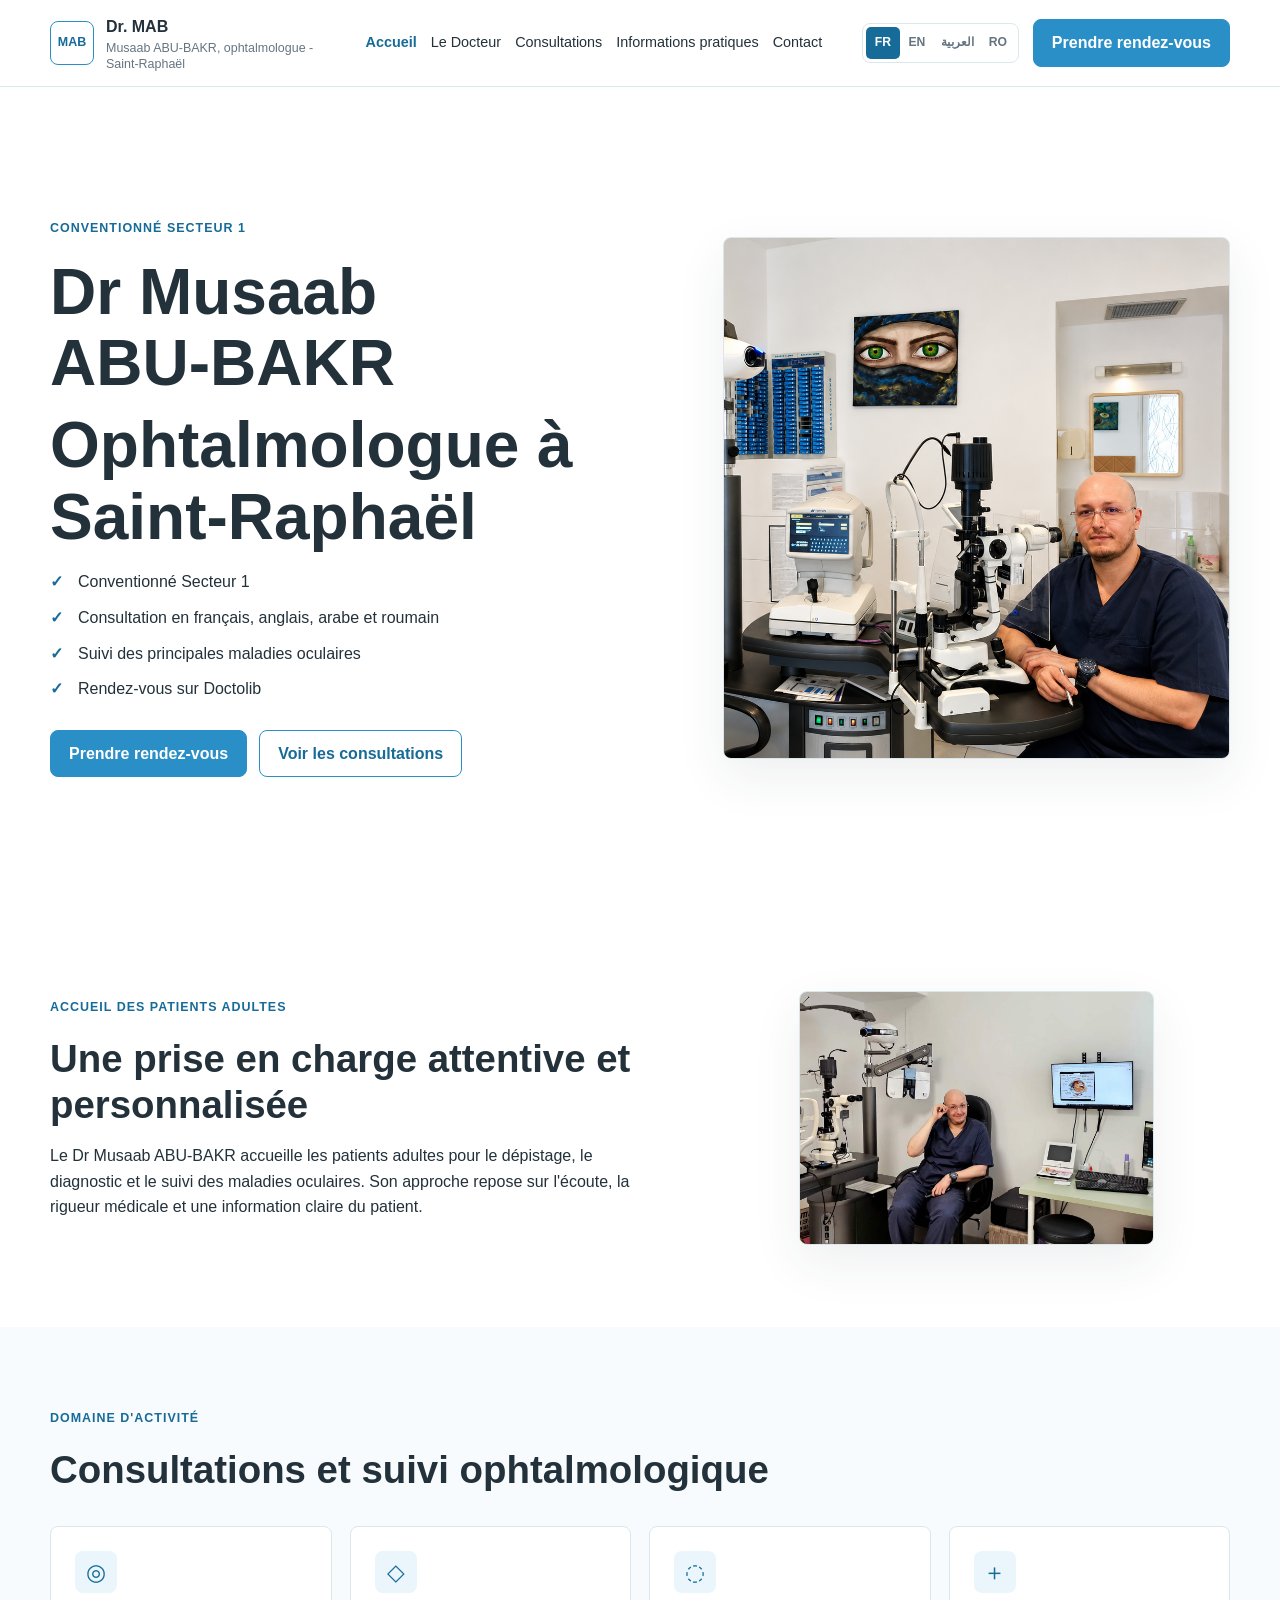
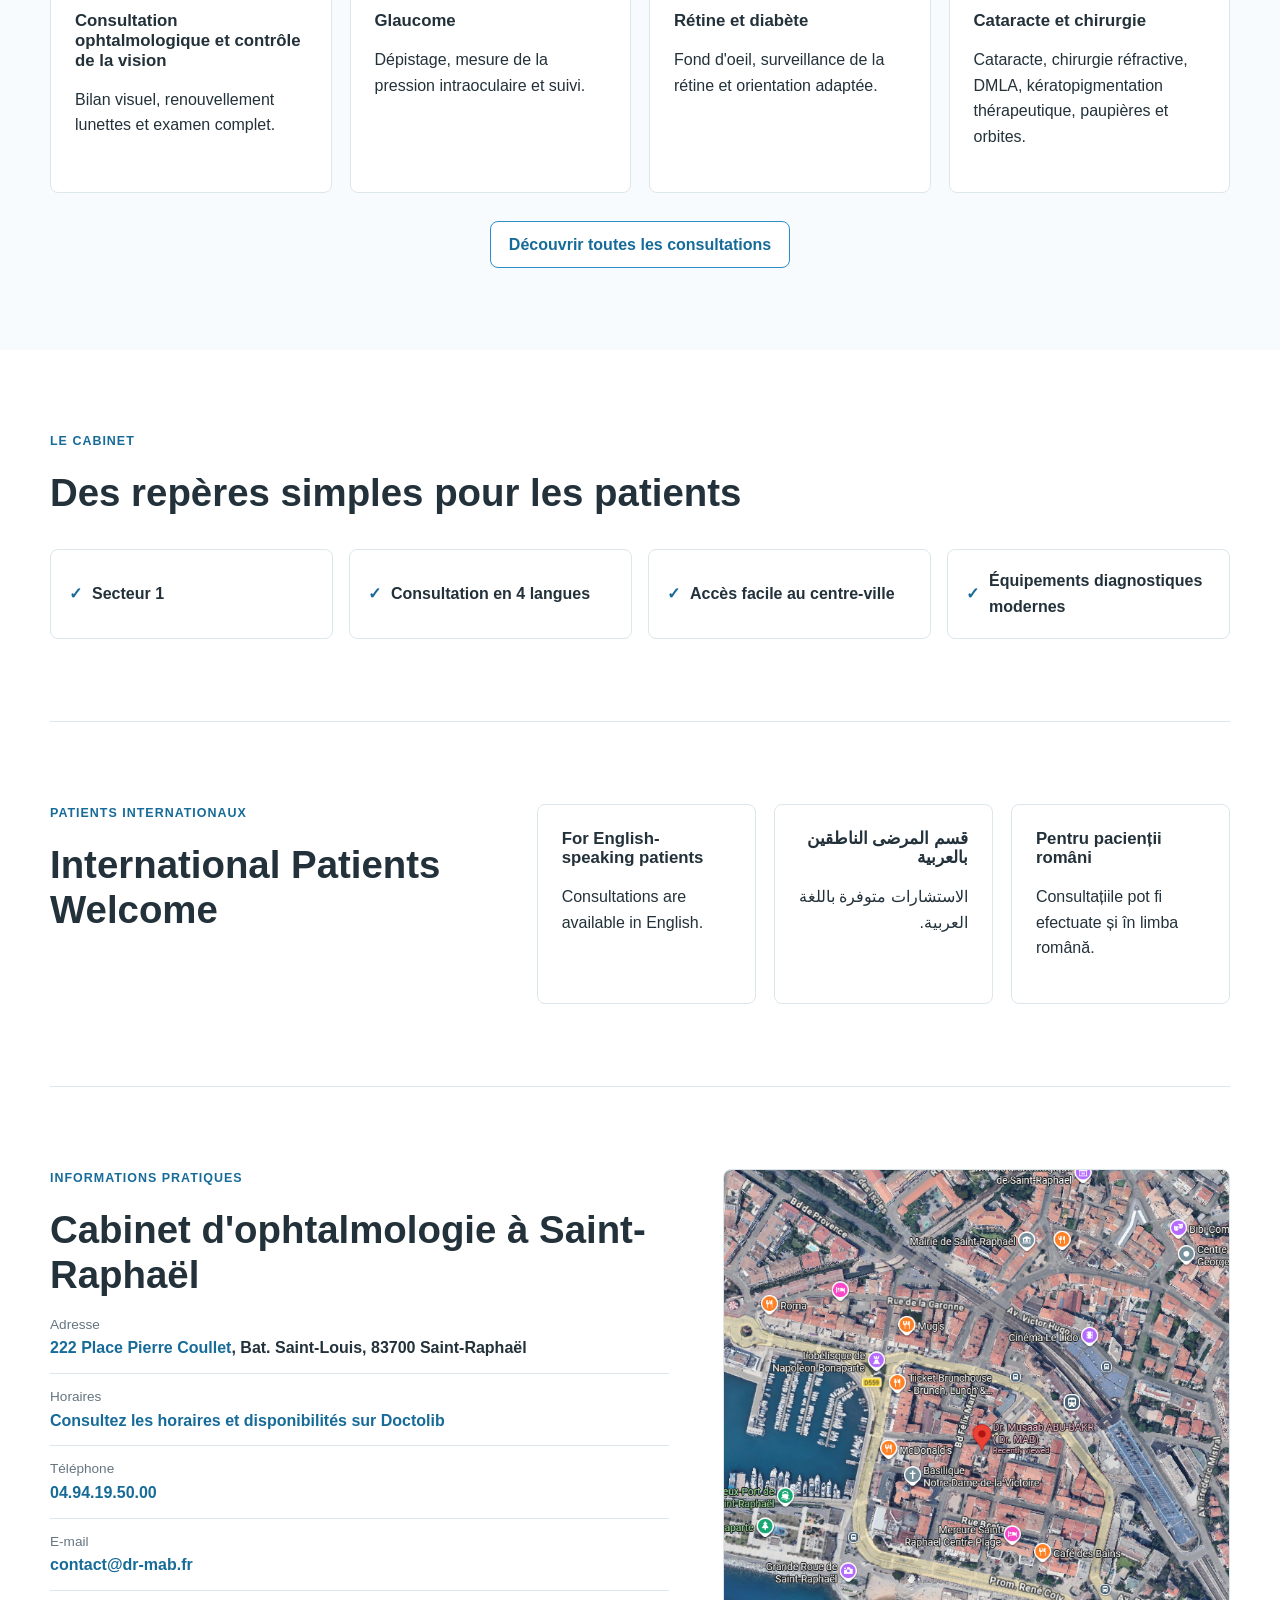
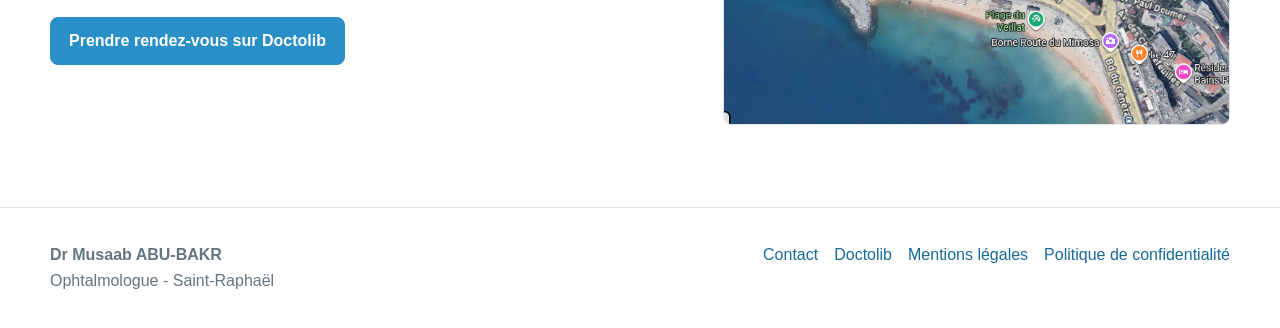
==== index.html @ ab185d46 "Add files via upload" ====
<!doctype html>
<html lang="fr">
  <head>
    <meta charset="utf-8">
    <meta name="viewport" content="width=device-width, initial-scale=1">
    <title>Dr Musaab ABU-BAKR | Ophtalmologue à Saint-Raphaël</title>
    <meta name="description" content="Cabinet d'ophtalmologie du Dr Musaab ABU-BAKR à Saint-Raphaël. Consultations secteur 1 en français, anglais, arabe et roumain. Rendez-vous sur Doctolib.">
    <link rel="canonical" href="https://dr-mab.fr/">
    <meta property="og:title" content="Dr Musaab ABU-BAKR | Ophtalmologue à Saint-Raphaël">
    <meta property="og:description" content="Consultations ophtalmologiques à Saint-Raphaël, secteur 1, rendez-vous sur Doctolib.">
    <meta property="og:type" content="website">
    <meta property="og:url" content="https://dr-mab.fr/">
    <link rel="stylesheet" href="assets/styles.css?v=1">
    <script type="application/ld+json">
      {
        "@context": "https://schema.org",
        "@type": "Physician",
        "name": "Dr Musaab ABU-BAKR",
        "medicalSpecialty": "Ophthalmology",
        "url": "https://dr-mab.fr/",
        "address": {
          "@type": "PostalAddress",
          "streetAddress": "222 Place Pierre Coullet, Bat. Saint-Louis",
          "postalCode": "83700",
          "addressLocality": "Saint-Raphaël",
          "addressCountry": "FR"
        },
        "telephone": "+33494195000",
        "email": "contact@dr-mab.fr",
        "availableLanguage": ["fr", "en", "ar", "ro"],
        "priceRange": "Conventionné secteur 1",
        "sameAs": ["https://www.doctolib.fr/ophtalmologue/saint-raphael/musaab-abu-bakr-81519fad-babe-4776-a67e-3e1cb4965080"]
      }
    </script>
  </head>
  <body>
    <header class="site-header">
      <a class="brand" href="index.html" aria-label="Accueil">
        <span class="brand-mark">MAB</span>
        <span><strong>Dr. MAB</strong><small>Musaab ABU-BAKR, ophtalmologue - Saint-Raphaël</small></span>
      </a>
      <button class="nav-toggle" type="button" aria-expanded="false" aria-controls="site-nav">Menu</button>
      <nav id="site-nav" class="site-nav" aria-label="Navigation principale">
        <a href="index.html" aria-current="page">Accueil</a>
        <a href="le-docteur.html">Le Docteur</a>
        <a href="consultations.html">Consultations</a>
        <a href="informations-pratiques.html">Informations pratiques</a>
        <a href="contact.html">Contact</a>
      </nav>
      <a class="button button-primary header-cta" href="https://www.doctolib.fr/ophtalmologue/saint-raphael/musaab-abu-bakr-81519fad-babe-4776-a67e-3e1cb4965080" target="_blank" rel="noopener">Prendre rendez-vous</a>
    </header>

    <main>
      <section class="hero section">
        <div class="hero-copy">
          <p class="eyebrow">Conventionné secteur 1</p>
          <h1 class="hero-title">
            Dr Musaab <span class="nowrap">ABU-BAKR</span>
            <span class="hero-role">Ophtalmologue à Saint-Raphaël</span>
          </h1>
          <ul class="hero-list">
            <li>Conventionné Secteur 1</li>
            <li>Consultation en français, anglais, arabe et roumain</li>
            <li>Suivi des principales maladies oculaires</li>
            <li>Rendez-vous sur Doctolib</li>
          </ul>
          <div class="actions">
            <a class="button button-primary" href="https://www.doctolib.fr/ophtalmologue/saint-raphael/musaab-abu-bakr-81519fad-babe-4776-a67e-3e1cb4965080" target="_blank" rel="noopener">Prendre rendez-vous</a>
            <a class="button button-secondary" href="consultations.html">Voir les consultations</a>
          </div>
        </div>
        <figure class="photo-card hero-photo">
          <img class="focus-right" src="assets/images/foto pag. princip..png" alt="Dr Musaab ABU-BAKR dans son cabinet d'ophtalmologie à Saint-Raphaël" onerror="this.hidden=true">
        </figure>
      </section>

      <section class="split section">
        <div>
          <p class="eyebrow">Accueil des patients adultes</p>
          <h2>Une prise en charge attentive et personnalisée</h2>
          <p>Le Dr Musaab ABU-BAKR accueille les patients adultes pour le dépistage, le diagnostic et le suivi des maladies oculaires. Son approche repose sur l'écoute, la rigueur médicale et une information claire du patient.</p>
        </div>
        <figure class="photo-card" style="width: 70%; min-height: 252px; margin: 0 auto;">
          <img src="assets/images/foto contact.jpeg" alt="Cabinet d'ophtalmologie du Dr Musaab ABU-BAKR à Saint-Raphaël" onerror="this.hidden=true">
        </figure>
      </section>

      <section class="section section-muted">
        <div class="section-heading">
          <p class="eyebrow">Domaine d'activité</p>
          <h2>Consultations et suivi ophtalmologique</h2>
        </div>
        <div class="feature-grid">
          <article class="feature">
            <span class="icon" aria-hidden="true">◎</span>
            <h3>Consultation ophtalmologique et contrôle de la vision</h3>
            <p>Bilan visuel, renouvellement lunettes et examen complet.</p>
          </article>
          <article class="feature">
            <span class="icon" aria-hidden="true">◇</span>
            <h3>Glaucome</h3>
            <p>Dépistage, mesure de la pression intraoculaire et suivi.</p>
          </article>
          <article class="feature">
            <span class="icon" aria-hidden="true">◌</span>
            <h3>Rétine et diabète</h3>
            <p>Fond d'oeil, surveillance de la rétine et orientation adaptée.</p>
          </article>
          <article class="feature">
            <span class="icon" aria-hidden="true">＋</span>
            <h3>Cataracte et chirurgie</h3>
            <p>Cataracte, chirurgie réfractive, DMLA, kératopigmentation thérapeutique, paupières et orbites.</p>
          </article>
        </div>
        <div class="center">
          <a class="button button-secondary" href="consultations.html">Découvrir toutes les consultations</a>
        </div>
      </section>

      <section class="section">
        <div class="section-heading">
          <p class="eyebrow">Le cabinet</p>
          <h2>Des repères simples pour les patients</h2>
        </div>
        <div class="advantage-row">
          <span>Secteur 1</span>
          <span>Consultation en 4 langues</span>
          <span>Accès facile au centre-ville</span>
          <span>Équipements diagnostiques modernes</span>
        </div>
      </section>

      <section class="section international">
        <div>
          <p class="eyebrow">Patients internationaux</p>
          <h2>International Patients Welcome</h2>
        </div>
        <div class="language-grid">
          <article data-language-card="fr" data-i18n-static lang="fr">
            <h3>Pour les patients francophones</h3>
            <p>Les consultations sont disponibles en français.</p>
          </article>
          <article data-language-card="en" data-i18n-static lang="en">
            <h3>For English-speaking patients</h3>
            <p>Consultations are available in English.</p>
          </article>
          <article data-language-card="ar" data-i18n-static dir="rtl" lang="ar">
            <h3>قسم المرضى الناطقين بالعربية</h3>
            <p>الاستشارات متوفرة باللغة العربية.</p>
          </article>
          <article data-language-card="ro" data-i18n-static lang="ro">
            <h3>Pentru pacienții români</h3>
            <p>Consultațiile pot fi efectuate și în limba română.</p>
          </article>
        </div>
      </section>

      <section class="section contact-band">
        <div>
          <p class="eyebrow">Informations pratiques</p>
          <h2>Cabinet d'ophtalmologie à Saint-Raphaël</h2>
          <dl class="info-list">
            <div><dt>Adresse</dt><dd><a href="https://www.google.com/maps/search/222+Place+Pierre+Coullet?entry=gmail&amp;source=g" target="_blank" rel="noopener">222 Place Pierre Coullet</a>, Bat. Saint-Louis, 83700 Saint-Raphaël</dd></div>
            <div><dt>Horaires</dt><dd><a href="https://www.doctolib.fr/ophtalmologue/saint-raphael/musaab-abu-bakr-81519fad-babe-4776-a67e-3e1cb4965080" target="_blank" rel="noopener">Consultez les horaires et disponibilités sur Doctolib</a></dd></div>
            <div><dt>Téléphone</dt><dd><a href="tel:+33494195000">04.94.19.50.00</a></dd></div>
            <div><dt>E-mail</dt><dd><a href="mailto:contact@dr-mab.fr">contact@dr-mab.fr</a></dd></div>
          </dl>
          <a class="button button-primary" href="https://www.doctolib.fr/ophtalmologue/saint-raphael/musaab-abu-bakr-81519fad-babe-4776-a67e-3e1cb4965080" target="_blank" rel="noopener">Prendre rendez-vous sur Doctolib</a>
        </div>
        <a class="map-placeholder map-image-link" href="https://www.google.com/maps/search/222+Place+Pierre+Coullet?entry=gmail&amp;source=g" target="_blank" rel="noopener" aria-label="Voir l'adresse du cabinet sur Google Maps">
          <img src="assets/images/contact-map.png" alt="Carte du cabinet au 222 Place Pierre Coullet à Saint-Raphaël">
        </a>
      </section>
    </main>

    <footer class="site-footer">
      <div>
        <strong>Dr Musaab ABU-BAKR</strong>
        <span>Ophtalmologue - Saint-Raphaël</span>
      </div>
      <nav aria-label="Liens de pied de page">
        <a href="contact.html">Contact</a>
        <a href="https://www.doctolib.fr/ophtalmologue/saint-raphael/musaab-abu-bakr-81519fad-babe-4776-a67e-3e1cb4965080" target="_blank" rel="noopener">Doctolib</a>
        <a href="mentions-legales.html">Mentions légales</a>
        <a href="politique-confidentialite.html">Politique de confidentialité</a>
      </nav>
    </footer>
    <script src="assets/i18n.js?v=1"></script>
    <script src="assets/script.js?v=1"></script>
  </body>
</html>
---- assets/styles.css ----
:root {
  --blue: #2b8fc7;
  --blue-dark: #176b99;
  --blue-soft: #eaf6fb;
  --ink: #23313a;
  --muted: #657580;
  --line: #dce7ec;
  --panel: #f7fbfd;
  --white: #ffffff;
  --shadow: 0 18px 50px rgba(35, 49, 58, 0.08);
}

* {
  box-sizing: border-box;
}

html {
  scroll-behavior: smooth;
}

body {
  margin: 0;
  color: var(--ink);
  background: var(--white);
  font-family: Arial, Helvetica, sans-serif;
  line-height: 1.6;
}

img {
  display: block;
  max-width: 100%;
}

a {
  color: var(--blue-dark);
  text-decoration: none;
}

a:hover {
  text-decoration: underline;
}

h1,
h2,
h3 {
  line-height: 1.18;
  margin: 0 0 16px;
}

h1 {
  font-size: clamp(2rem, 6vw, 4.5rem);
  letter-spacing: 0;
}

h2 {
  font-size: clamp(1.55rem, 3vw, 2.4rem);
}

h3 {
  font-size: 1.05rem;
}

p {
  margin: 0 0 18px;
}

.site-header {
  position: sticky;
  top: 0;
  z-index: 10;
  display: grid;
  grid-template-columns: auto 1fr auto auto;
  align-items: center;
  gap: 14px;
  padding: 14px max(20px, calc((100vw - 1180px) / 2));
  border-bottom: 1px solid var(--line);
  background: rgba(255, 255, 255, 0.96);
  backdrop-filter: blur(10px);
}

.language-switcher {
  direction: ltr;
  display: inline-flex;
  align-items: center;
  padding: 3px;
  border: 1px solid var(--line);
  border-radius: 8px;
  background: var(--white);
}

.language-switcher button {
  min-width: 34px;
  height: 32px;
  padding: 0 7px;
  border: 0;
  border-radius: 5px;
  background: transparent;
  color: var(--muted);
  cursor: pointer;
  font: inherit;
  font-size: 0.76rem;
  font-weight: 700;
}

.language-switcher button.is-active {
  color: var(--white);
  background: var(--blue-dark);
}

.language-switcher-legal {
  position: absolute;
  top: 20px;
  right: 20px;
}

html[dir="rtl"] body {
  font-family: Arial, "Tahoma", sans-serif;
}

html[dir="rtl"] .hero-list li,
html[dir="rtl"] .check-list li {
  padding-right: 28px;
  padding-left: 0;
}

html[dir="rtl"] .hero-list li::before,
html[dir="rtl"] .check-list li::before {
  right: 0;
  left: auto;
}

.brand {
  display: inline-flex;
  align-items: center;
  gap: 12px;
  min-width: 0;
  color: var(--ink);
}

.brand:hover {
  text-decoration: none;
}

.brand-mark {
  display: grid;
  width: 44px;
  height: 44px;
  place-items: center;
  border: 1px solid var(--blue);
  border-radius: 8px;
  color: var(--blue-dark);
  font-weight: 700;
  font-size: 0.78rem;
}

.brand strong,
.brand small {
  display: block;
}

.brand small {
  max-width: 220px;
  color: var(--muted);
  font-size: 0.78rem;
  line-height: 1.3;
}

.site-nav {
  display: flex;
  justify-content: center;
  gap: 14px;
  font-size: 0.9rem;
}

.site-nav a {
  color: var(--ink);
  white-space: nowrap;
}

.site-nav a[aria-current="page"] {
  color: var(--blue-dark);
  font-weight: 700;
}

.nav-toggle {
  display: none;
}

.button {
  display: inline-flex;
  align-items: center;
  justify-content: center;
  min-height: 44px;
  padding: 10px 18px;
  border: 1px solid var(--blue);
  border-radius: 8px;
  font-weight: 700;
  text-decoration: none;
}

.button:hover {
  text-decoration: none;
}

.button-primary {
  color: var(--white);
  background: var(--blue);
}

.button-primary:hover {
  background: var(--blue-dark);
}

.button-secondary {
  color: var(--blue-dark);
  background: var(--white);
}

.section {
  width: min(1180px, calc(100% - 40px));
  margin: 0 auto;
  padding: 82px 0;
}

.section-muted {
  width: 100%;
  padding-right: max(20px, calc((100vw - 1180px) / 2));
  padding-left: max(20px, calc((100vw - 1180px) / 2));
  background: var(--panel);
}

.hero,
.split,
.page-hero,
.contact-band,
.contact-page {
  display: grid;
  grid-template-columns: minmax(0, 1fr) minmax(320px, 0.82fr);
  gap: 54px;
  align-items: center;
}

.hero {
  min-height: calc(100vh - 78px);
  padding-top: 52px;
  padding-bottom: 52px;
}

.hero-title {
  max-width: 760px;
  font-size: 4rem;
  line-height: 1.12;
}

.hero-role {
  display: block;
  margin-top: 10px;
}

.nowrap {
  white-space: nowrap;
}

.eyebrow {
  color: var(--blue-dark);
  font-size: 0.78rem;
  font-weight: 700;
  letter-spacing: 0.08em;
  text-transform: uppercase;
}

.hero-list,
.check-list {
  padding: 0;
  margin: 0 0 28px;
  list-style: none;
}

.hero-list li,
.check-list li {
  position: relative;
  padding-left: 28px;
  margin: 10px 0;
}

.hero-list li::before,
.check-list li::before,
.advantage-row span::before {
  content: "✓";
  color: var(--blue-dark);
  font-weight: 700;
}

.hero-list li::before,
.check-list li::before {
  position: absolute;
  left: 0;
}

.actions {
  display: flex;
  flex-wrap: wrap;
  gap: 12px;
}

.photo-card {
  position: relative;
  overflow: hidden;
  min-height: 360px;
  margin: 0;
  border: 1px solid var(--line);
  border-radius: 8px;
  background:
    linear-gradient(135deg, rgba(43, 143, 199, 0.12), rgba(247, 251, 253, 0.86)),
    repeating-linear-gradient(45deg, #f6fbfd 0 12px, #eef7fb 12px 24px);
  box-shadow: var(--shadow);
}

.photo-card img {
  width: 100%;
  height: 100%;
  min-height: inherit;
  object-fit: cover;
}

.photo-card img.focus-right {
  object-position: right center;
}

.photo-card img[hidden] {
  display: none;
}

.photo-card img:not([src]),
.photo-card img[src=""] {
  display: none;
}

.photo-card figcaption {
  position: absolute;
  right: 16px;
  bottom: 16px;
  left: 16px;
  padding: 10px 12px;
  border: 1px solid var(--line);
  border-radius: 8px;
  background: rgba(255, 255, 255, 0.9);
  color: var(--muted);
  font-size: 0.88rem;
}

.hero-photo {
  min-height: 520px;
}

.wide-photo {
  min-height: 460px;
}

.section-heading {
  max-width: 720px;
  margin-bottom: 34px;
}

.feature-grid,
.language-grid {
  display: grid;
  grid-template-columns: repeat(4, minmax(0, 1fr));
  gap: 18px;
}

.feature,
.language-grid article,
.service-list article,
.pathology-list article,
.faq details {
  border: 1px solid var(--line);
  border-radius: 8px;
  background: var(--white);
}

.feature {
  padding: 24px;
}

.icon {
  display: grid;
  width: 42px;
  height: 42px;
  place-items: center;
  margin-bottom: 18px;
  border-radius: 8px;
  background: var(--blue-soft);
  color: var(--blue-dark);
  font-size: 1.45rem;
}

.center {
  margin-top: 28px;
  text-align: center;
}

.advantage-row {
  display: grid;
  grid-template-columns: repeat(4, minmax(0, 1fr));
  gap: 16px;
}

.advantage-row span {
  display: flex;
  align-items: center;
  gap: 10px;
  min-height: 72px;
  padding: 18px;
  border: 1px solid var(--line);
  border-radius: 8px;
  background: var(--white);
  font-weight: 700;
}

.international {
  display: grid;
  grid-template-columns: 0.65fr 1fr;
  gap: 36px;
  border-top: 1px solid var(--line);
  border-bottom: 1px solid var(--line);
}

.language-grid {
  grid-template-columns: repeat(3, minmax(0, 1fr));
}

.language-grid article {
  padding: 24px;
}

.contact-band,
.contact-page {
  align-items: stretch;
}

.info-list {
  display: grid;
  gap: 12px;
  margin: 0 0 26px;
}

.info-list div {
  padding-bottom: 12px;
  border-bottom: 1px solid var(--line);
}

.info-list dt {
  color: var(--muted);
  font-size: 0.85rem;
}

.info-list dd {
  margin: 0;
  font-weight: 700;
}

.info-list.large {
  font-size: 1.1rem;
}

.map-placeholder {
  display: grid;
  min-height: 320px;
  place-items: center;
  border: 1px solid var(--line);
  border-radius: 8px;
  background:
    linear-gradient(rgba(255, 255, 255, 0.75), rgba(255, 255, 255, 0.75)),
    linear-gradient(90deg, transparent 24px, rgba(43, 143, 199, 0.12) 25px),
    linear-gradient(transparent 24px, rgba(43, 143, 199, 0.12) 25px);
  background-size: auto, 50px 50px, 50px 50px;
  color: var(--muted);
  font-weight: 700;
}

.large-map {
  min-height: 520px;
}

.map-image-link {
  overflow: hidden;
  padding: 0;
  background: var(--white);
}

.map-image-link img {
  width: 100%;
  height: 100%;
  min-height: inherit;
  object-fit: cover;
  transition: transform 180ms ease;
}

.map-image-link:hover img {
  transform: scale(1.015);
}

.compact-hero {
  max-width: 920px;
  margin-left: max(20px, calc((100vw - 1180px) / 2));
  padding-bottom: 34px;
}

.compact-hero h1 {
  font-size: clamp(2rem, 5vw, 3.6rem);
}

.service-list,
.pathology-list {
  display: grid;
  grid-template-columns: repeat(2, minmax(0, 1fr));
  gap: 20px;
  padding-top: 22px;
}

.pathology-list article {
  padding: 28px;
}

.service-list article {
  overflow: hidden;
  padding: 0;
}

.service-list article img {
  display: block;
  width: 100%;
  height: 190px;
  object-fit: cover;
}

.service-list .service-body {
  padding: 28px;
}

.service-list h3,
.pathology-list h3 {
  margin: 18px 0 6px;
  color: var(--blue-dark);
  font-size: 0.95rem;
}

.faq {
  max-width: 900px;
}

.faq details {
  padding: 18px 22px;
  margin-bottom: 14px;
}

.faq summary {
  cursor: pointer;
  font-weight: 700;
}

.faq p {
  margin-top: 12px;
  margin-bottom: 0;
}

.content {
  display: grid;
  max-width: 920px;
  gap: 32px;
}

.timeline {
  display: grid;
  gap: 16px;
  margin: 18px 0 0;
  padding: 0;
  list-style: none;
}

.timeline li {
  padding-left: 16px;
  border-left: 2px solid var(--line);
}

.timeline strong {
  display: block;
}

.timeline .timeline-meta {
  display: block;
  margin-top: 2px;
  color: var(--muted);
  font-size: 0.85rem;
}

.content article {
  padding-bottom: 28px;
  border-bottom: 1px solid var(--line);
}

.site-footer {
  display: flex;
  justify-content: space-between;
  gap: 24px;
  padding: 34px max(20px, calc((100vw - 1180px) / 2));
  border-top: 1px solid var(--line);
  color: var(--muted);
}

.site-footer strong,
.site-footer span {
  display: block;
}

.site-footer nav {
  display: flex;
  flex-wrap: wrap;
  gap: 16px;
}

.legal-page {
  max-width: 820px;
}

@media (max-width: 1180px) {
  .site-header {
    grid-template-columns: 1fr auto auto;
  }

  .header-cta {
    display: none;
  }

  .nav-toggle {
    display: inline-flex;
    align-items: center;
    justify-content: center;
    min-height: 40px;
    padding: 8px 12px;
    border: 1px solid var(--line);
    border-radius: 8px;
    background: var(--white);
    color: var(--ink);
    font-weight: 700;
  }

  .site-nav {
    grid-column: 1 / -1;
    display: none;
    flex-direction: column;
    align-items: flex-start;
    padding-top: 10px;
  }

  .language-switcher {
    grid-column: 2;
    grid-row: 1;
    justify-self: end;
  }

  .nav-toggle {
    grid-column: 3;
    grid-row: 1;
  }

  .site-nav {
    grid-row: 2;
  }

  .site-nav.is-open {
    display: flex;
  }

  .hero,
  .split,
  .page-hero,
  .contact-band,
  .contact-page,
  .international {
    grid-template-columns: 1fr;
  }

  .hero-title {
    max-width: 820px;
    font-size: 3.45rem;
  }

  .feature-grid,
  .advantage-row {
    grid-template-columns: repeat(2, minmax(0, 1fr));
  }
}

@media (max-width: 720px) {
  .section {
    width: min(100% - 28px, 1180px);
    padding: 58px 0;
  }

  .section-muted {
    width: 100%;
    padding-right: 14px;
    padding-left: 14px;
  }

  .brand small {
    max-width: 190px;
  }

  .site-header {
    gap: 10px;
  }

  .language-switcher button {
    min-width: 29px;
    padding: 0 4px;
    font-size: 0.7rem;
  }

  .language-switcher {
    grid-column: 1 / -1;
    grid-row: 2;
  }

  .site-nav {
    grid-row: 3;
  }

  .hero {
    min-height: auto;
    padding-top: 44px;
  }

  .hero-title {
    font-size: 2.55rem;
    line-height: 1.14;
  }

  .hero-photo,
  .photo-card,
  .wide-photo {
    min-height: 300px;
  }

  .feature-grid,
  .advantage-row,
  .language-grid,
  .service-list,
  .pathology-list {
    grid-template-columns: 1fr;
  }

  .site-footer {
    display: grid;
  }
}

@media (max-width: 420px) {
  .hero-title {
    font-size: 2.2rem;
  }
}

.hero-carousel {
  position: absolute;
  inset: 0;
}

.hero-carousel-slides {
  position: absolute;
  inset: 0;
}

.hero-carousel-slide {
  position: absolute;
  inset: 0;
  width: 100%;
  height: 100%;
  object-fit: cover;
  opacity: 0;
  transition: opacity 480ms ease;
}

.hero-carousel-slide.active {
  z-index: 1;
  opacity: 1;
}

.hero-carousel-dots {
  position: absolute;
  z-index: 2;
  right: 16px;
  bottom: 16px;
  left: 16px;
  display: flex;
  justify-content: center;
  gap: 8px;
}

.hero-carousel-dot {
  width: 10px;
  height: 10px;
  padding: 0;
  border: 1px solid var(--line);
  border-radius: 50%;
  background: rgba(255, 255, 255, 0.8);
  box-shadow: var(--shadow);
  cursor: pointer;
}

.hero-carousel-dot.active {
  background: var(--blue);
  border-color: var(--blue);
}

.hero-carousel-expand {
  position: absolute;
  z-index: 2;
  top: 16px;
  right: 16px;
  width: 36px;
  height: 36px;
  display: inline-flex;
  align-items: center;
  justify-content: center;
  padding: 0;
  border: 1px solid var(--line);
  border-radius: 999px;
  background: rgba(255, 255, 255, 0.8);
  box-shadow: var(--shadow);
  color: var(--ink);
  font-size: 1.1rem;
  cursor: pointer;
}

.hero-carousel-expand:hover {
  background: var(--white);
}

.lightbox {
  display: none;
  position: fixed;
  inset: 0;
  z-index: 1000;
  align-items: center;
  justify-content: center;
  padding: 40px;
  background: rgba(35, 49, 58, 0.85);
}

.lightbox.lightbox-open {
  display: flex;
}

.lightbox-image {
  max-width: 100%;
  max-height: 100%;
  object-fit: contain;
  box-shadow: var(--shadow);
}

.lightbox-close {
  position: fixed;
  top: 20px;
  right: 20px;
  width: 44px;
  height: 44px;
  display: inline-flex;
  align-items: center;
  justify-content: center;
  padding: 0;
  border: 1px solid rgba(255, 255, 255, 0.4);
  border-radius: 999px;
  background: rgba(255, 255, 255, 0.15);
  color: var(--white);
  font-size: 1.2rem;
  cursor: pointer;
}

.lightbox-close:hover {
  background: rgba(255, 255, 255, 0.3);
}

@media (prefers-reduced-motion: reduce) {
  .hero-carousel-slide {
    transition: none;
  }
}
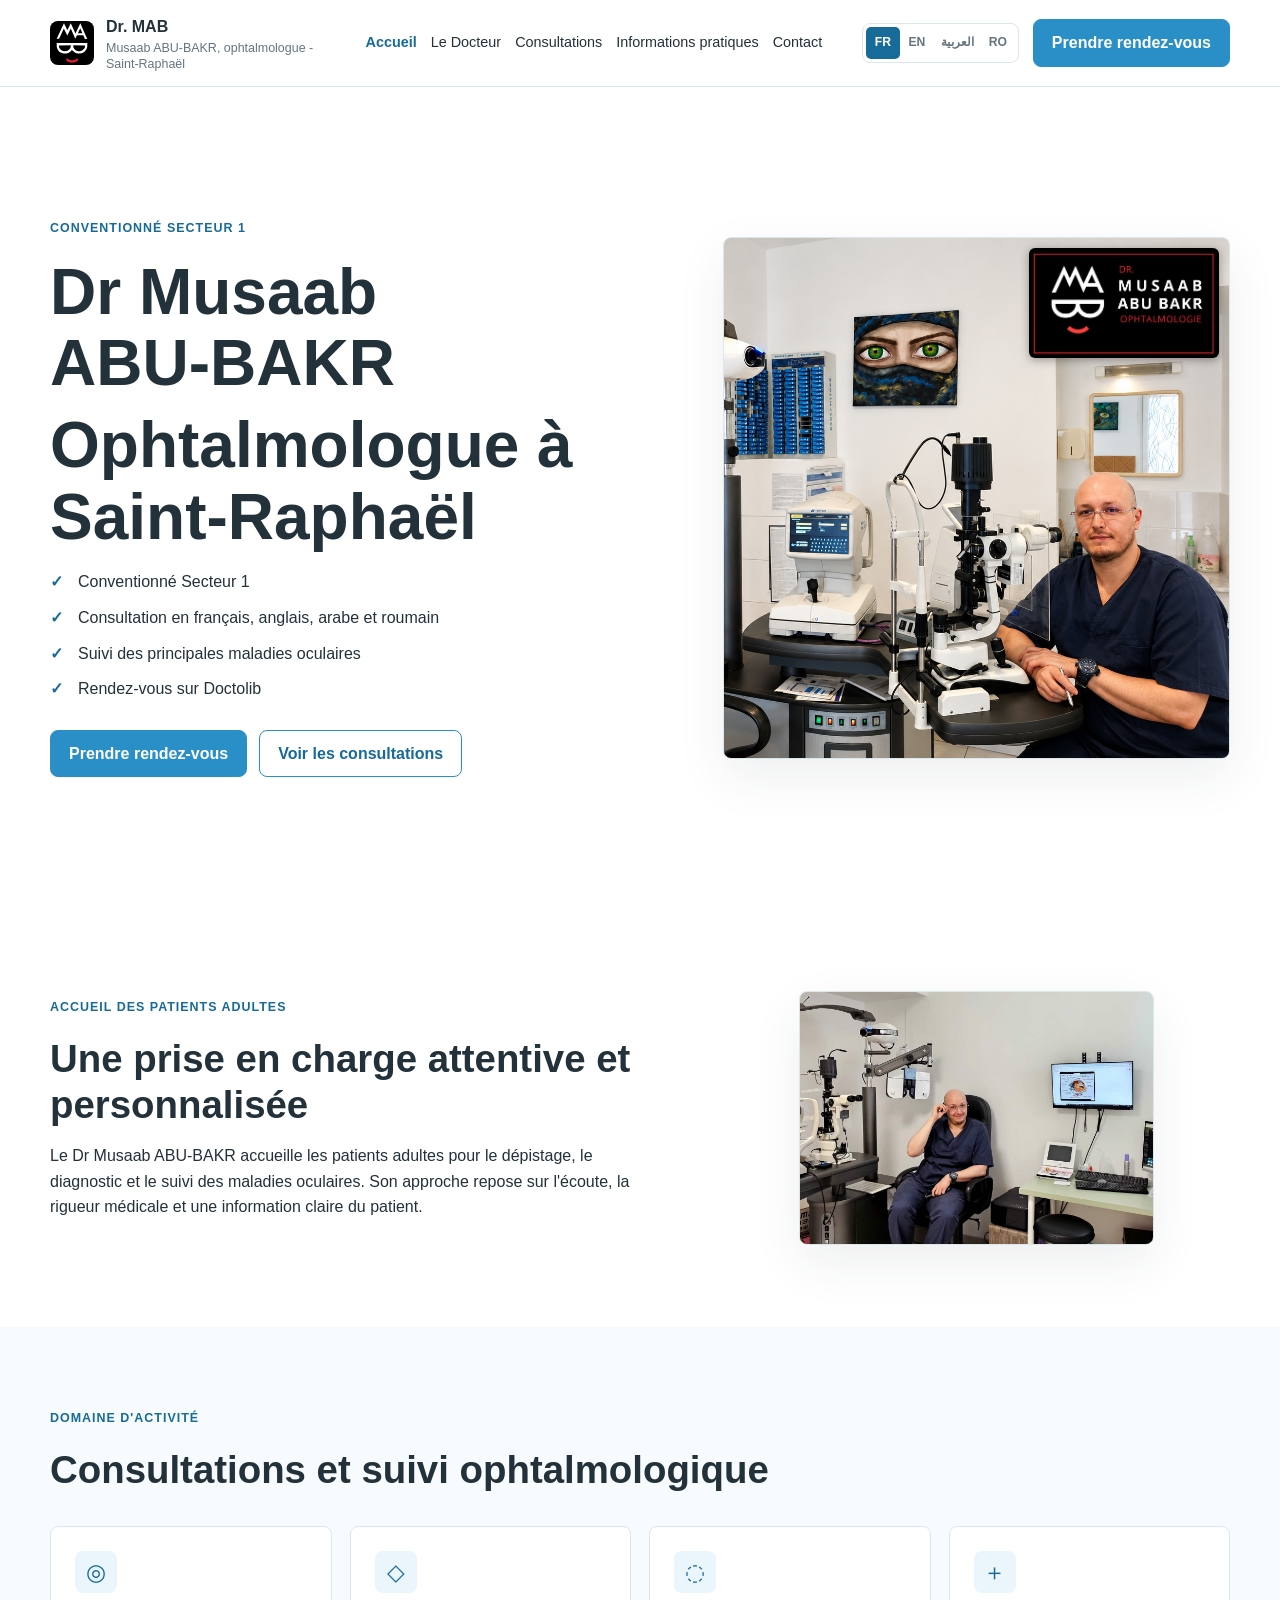
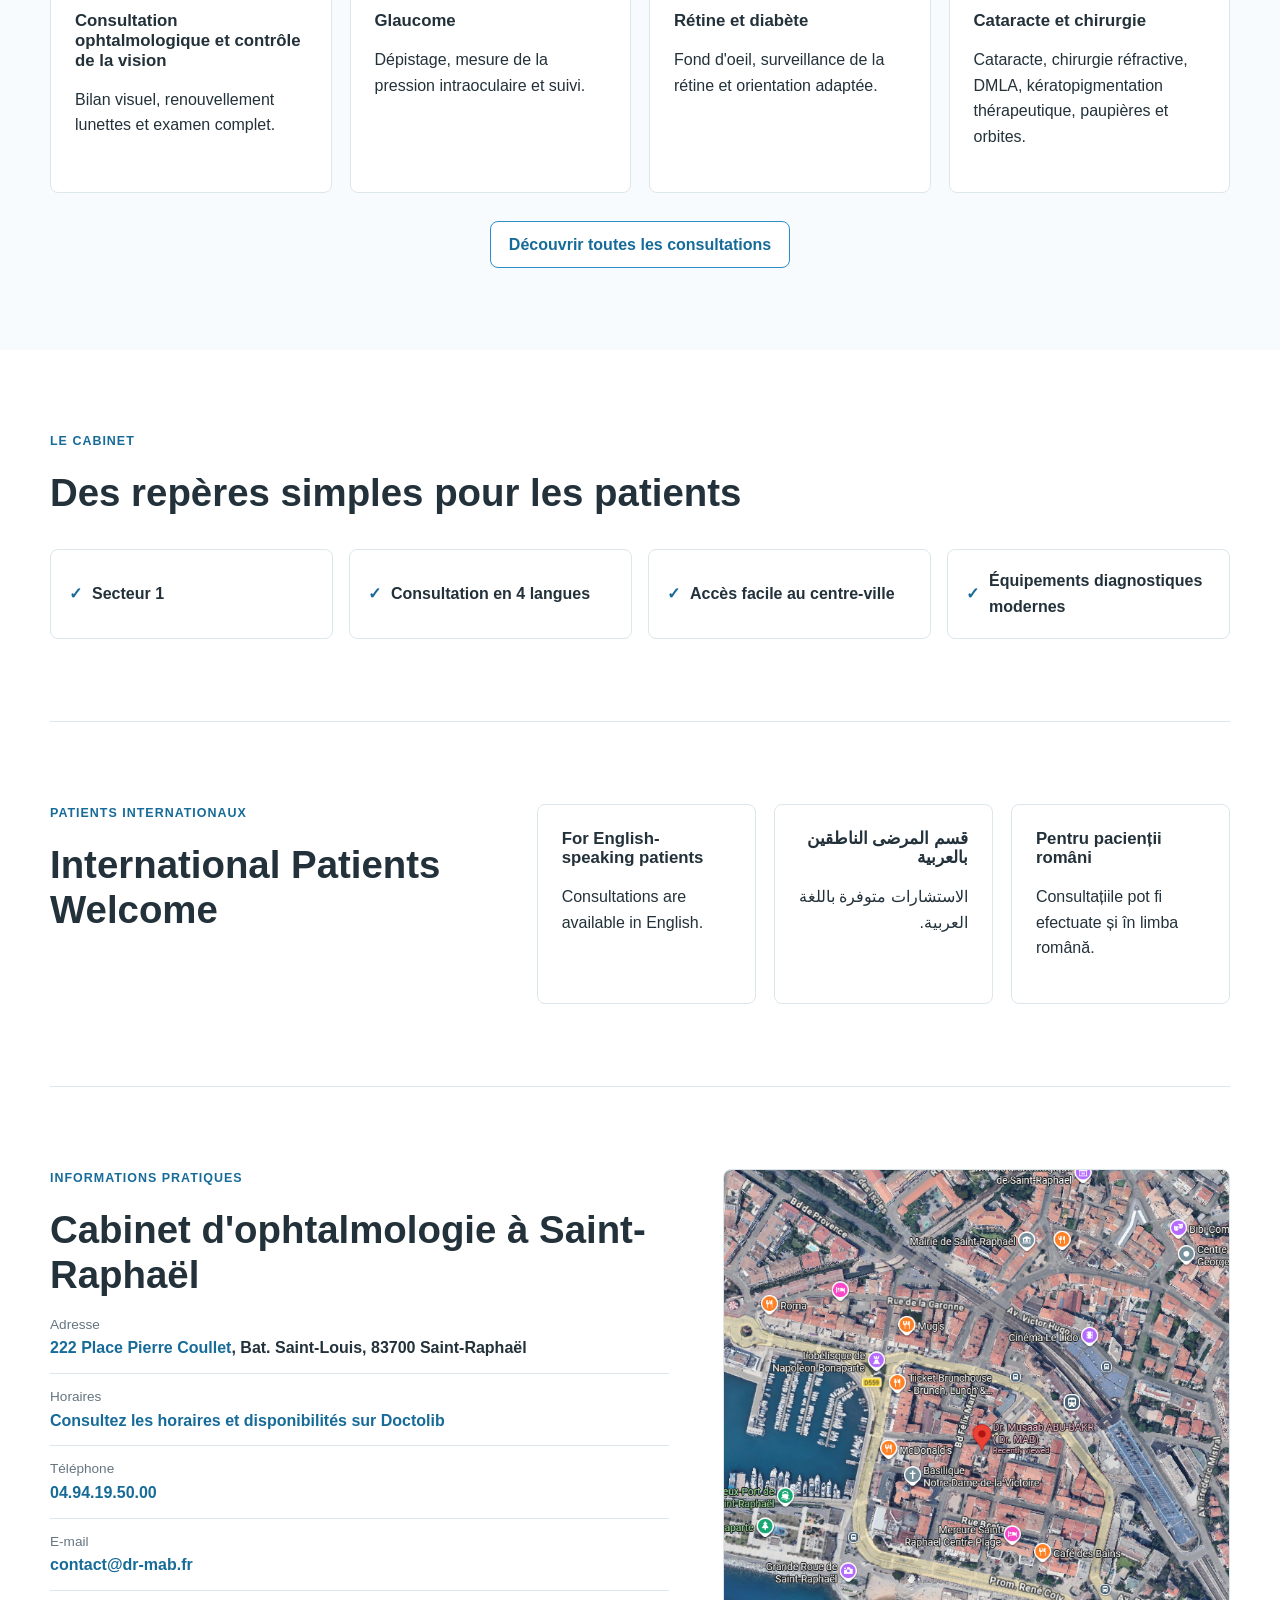
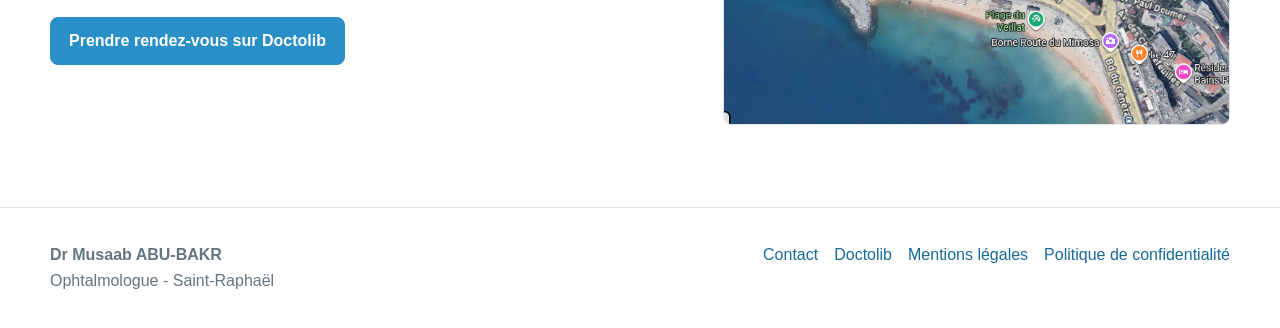
==== commit 9cb93ae0: "Add files via upload" ====
--- a/index.html
+++ b/index.html
@@ -10,6 +10,7 @@
     <meta property="og:description" content="Consultations ophtalmologiques à Saint-Raphaël, secteur 1, rendez-vous sur Doctolib.">
     <meta property="og:type" content="website">
     <meta property="og:url" content="https://dr-mab.fr/">
+    <link rel="icon" type="image/svg+xml" href="assets/images/logo-mab.svg">
     <link rel="stylesheet" href="assets/styles.css?v=1">
     <script type="application/ld+json">
       {
@@ -36,7 +37,7 @@
   <body>
     <header class="site-header">
       <a class="brand" href="index.html" aria-label="Accueil">
-        <span class="brand-mark">MAB</span>
+        <img src="assets/images/logo-mab.svg" alt="Dr Musaab ABU-BAKR" class="brand-mark">
         <span><strong>Dr. MAB</strong><small>Musaab ABU-BAKR, ophtalmologue - Saint-Raphaël</small></span>
       </a>
       <button class="nav-toggle" type="button" aria-expanded="false" aria-controls="site-nav">Menu</button>
@@ -71,6 +72,7 @@
         </div>
         <figure class="photo-card hero-photo">
           <img class="focus-right" src="assets/images/foto pag. princip..png" alt="Dr Musaab ABU-BAKR dans son cabinet d'ophtalmologie à Saint-Raphaël" onerror="this.hidden=true">
+          <img class="hero-photo-badge" src="assets/images/dr-mab logo lg.webp" alt="" aria-hidden="true">
         </figure>
       </section>
 
@@ -91,26 +93,26 @@
           <h2>Consultations et suivi ophtalmologique</h2>
         </div>
         <div class="feature-grid">
-          <article class="feature">
+          <a class="feature" href="consultations.html#consultation-controle">
             <span class="icon" aria-hidden="true">◎</span>
             <h3>Consultation ophtalmologique et contrôle de la vision</h3>
             <p>Bilan visuel, renouvellement lunettes et examen complet.</p>
-          </article>
-          <article class="feature">
+          </a>
+          <a class="feature" href="consultations.html#glaucome">
             <span class="icon" aria-hidden="true">◇</span>
             <h3>Glaucome</h3>
             <p>Dépistage, mesure de la pression intraoculaire et suivi.</p>
-          </article>
-          <article class="feature">
+          </a>
+          <a class="feature" href="consultations.html#fond-oeil">
             <span class="icon" aria-hidden="true">◌</span>
             <h3>Rétine et diabète</h3>
             <p>Fond d'oeil, surveillance de la rétine et orientation adaptée.</p>
-          </article>
-          <article class="feature">
+          </a>
+          <a class="feature" href="consultations.html#chirurgie-refractive">
             <span class="icon" aria-hidden="true">＋</span>
             <h3>Cataracte et chirurgie</h3>
             <p>Cataracte, chirurgie réfractive, DMLA, kératopigmentation thérapeutique, paupières et orbites.</p>
-          </article>
+          </a>
         </div>
         <div class="center">
           <a class="button button-secondary" href="consultations.html">Découvrir toutes les consultations</a>
--- a/assets/styles.css
+++ b/assets/styles.css
@@ -142,15 +142,12 @@
 }
 
 .brand-mark {
-  display: grid;
+  display: block;
   width: 44px;
-  height: 44px;
-  place-items: center;
-  border: 1px solid var(--blue);
+  max-width: 44px;
+  height: auto;
   border-radius: 8px;
-  color: var(--blue-dark);
-  font-weight: 700;
-  font-size: 0.78rem;
+  flex-shrink: 0;
 }
 
 .brand strong,
@@ -336,6 +333,18 @@
   display: none;
 }
 
+.photo-card img.hero-photo-badge {
+  position: absolute;
+  top: 10px;
+  right: 10px;
+  width: 190px;
+  height: auto;
+  min-height: 0;
+  object-fit: contain;
+  border-radius: 6px;
+  box-shadow: 0 2px 10px rgba(0, 0, 0, 0.35);
+}
+
 .photo-card figcaption {
   position: absolute;
   right: 16px;
@@ -380,7 +389,17 @@
 }
 
 .feature {
+  display: block;
   padding: 24px;
+  color: inherit;
+  text-decoration: none;
+  transition: box-shadow 0.15s ease, border-color 0.15s ease;
+}
+
+.feature:hover,
+.feature:focus-visible {
+  border-color: var(--blue);
+  box-shadow: var(--shadow);
 }
 
 .icon {
@@ -526,6 +545,7 @@
 .service-list article {
   overflow: hidden;
   padding: 0;
+  scroll-margin-top: 90px;
 }
 
 .service-list article img {
@@ -883,6 +903,27 @@
   background: rgba(255, 255, 255, 0.3);
 }
 
+.timeline:not(.is-expanded) .timeline-extra {
+  display: none;
+}
+
+.timeline-toggle {
+  margin-top: 18px;
+  cursor: pointer;
+}
+
+.timeline-toggle .toggle-label-less {
+  display: none;
+}
+
+.timeline-toggle[aria-expanded="true"] .toggle-label-more {
+  display: none;
+}
+
+.timeline-toggle[aria-expanded="true"] .toggle-label-less {
+  display: inline;
+}
+
 @media (prefers-reduced-motion: reduce) {
   .hero-carousel-slide {
     transition: none;
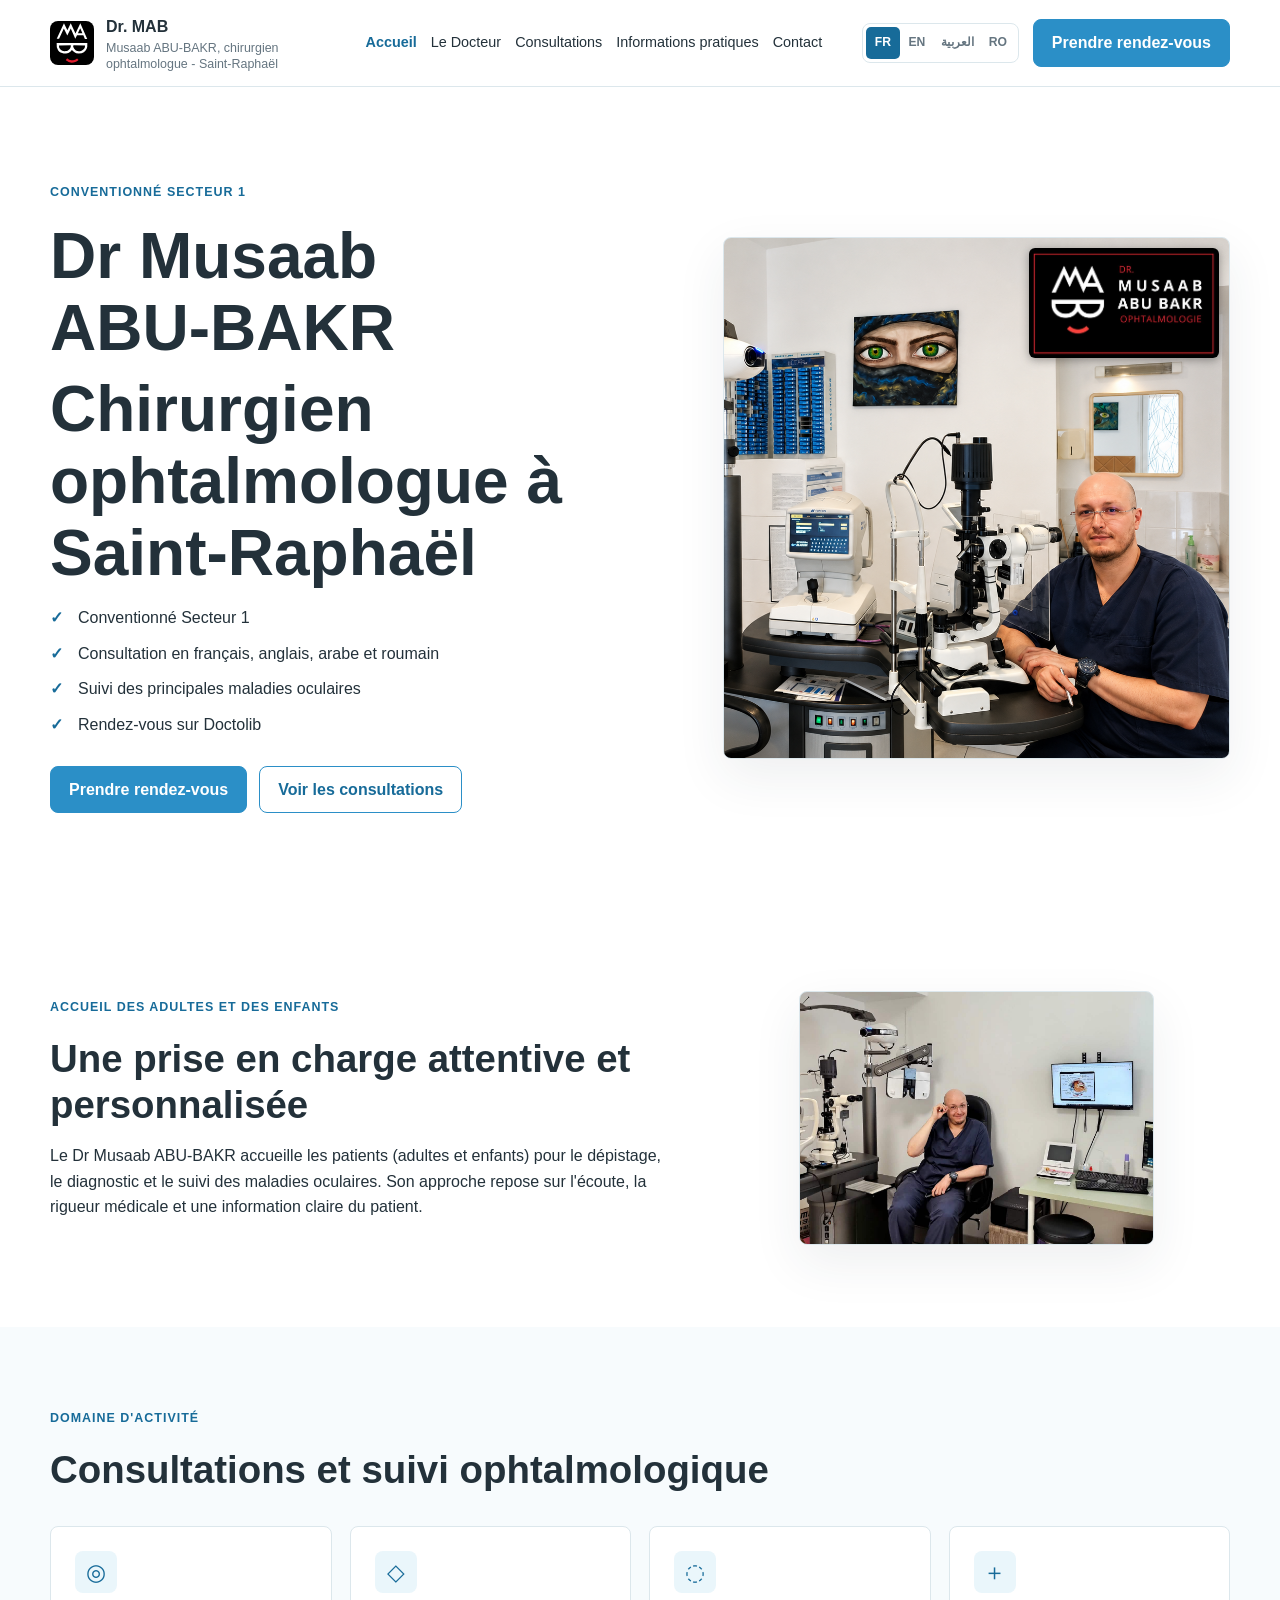
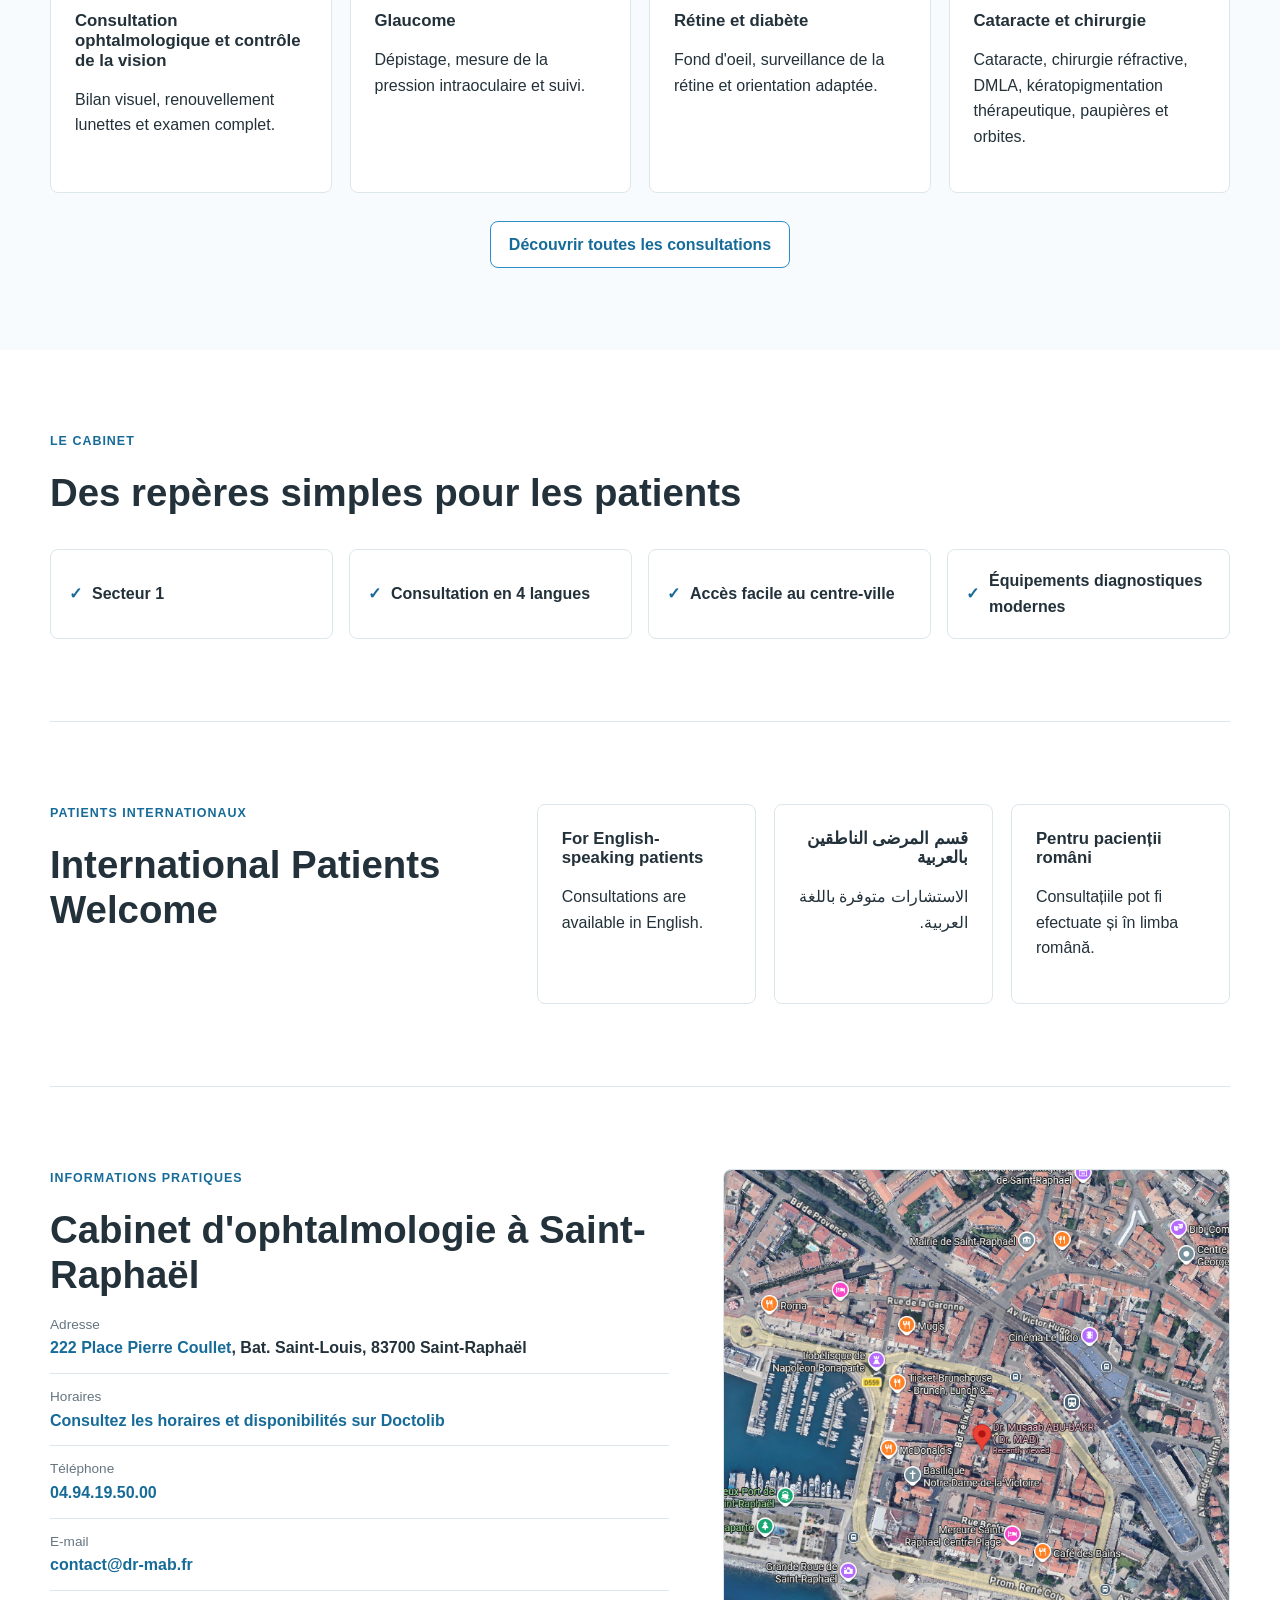
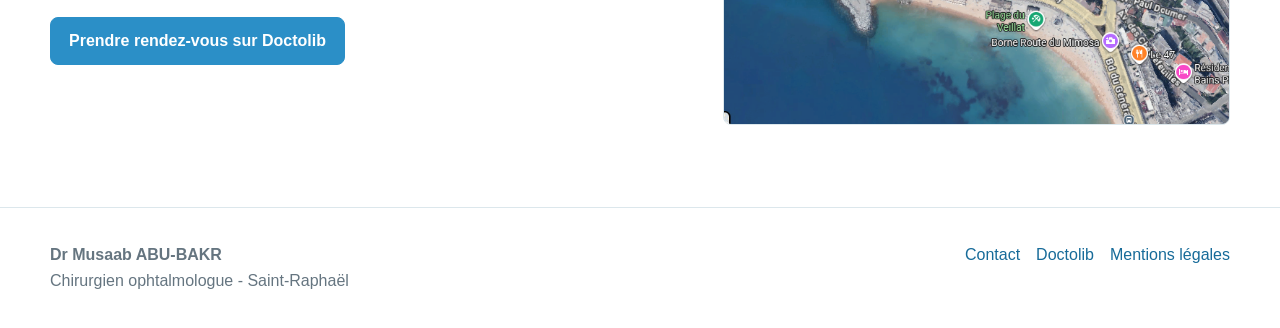
==== commit 8b3e0c1e: "Add files via upload" ====
--- a/index.html
+++ b/index.html
@@ -3,15 +3,15 @@
   <head>
     <meta charset="utf-8">
     <meta name="viewport" content="width=device-width, initial-scale=1">
-    <title>Dr Musaab ABU-BAKR | Ophtalmologue à Saint-Raphaël</title>
+    <title>Dr Musaab ABU-BAKR | Chirurgien ophtalmologue à Saint-Raphaël</title>
     <meta name="description" content="Cabinet d'ophtalmologie du Dr Musaab ABU-BAKR à Saint-Raphaël. Consultations secteur 1 en français, anglais, arabe et roumain. Rendez-vous sur Doctolib.">
     <link rel="canonical" href="https://dr-mab.fr/">
-    <meta property="og:title" content="Dr Musaab ABU-BAKR | Ophtalmologue à Saint-Raphaël">
+    <meta property="og:title" content="Dr Musaab ABU-BAKR | Chirurgien ophtalmologue à Saint-Raphaël">
     <meta property="og:description" content="Consultations ophtalmologiques à Saint-Raphaël, secteur 1, rendez-vous sur Doctolib.">
     <meta property="og:type" content="website">
     <meta property="og:url" content="https://dr-mab.fr/">
     <link rel="icon" type="image/svg+xml" href="assets/images/logo-mab.svg">
-    <link rel="stylesheet" href="assets/styles.css?v=1">
+    <link rel="stylesheet" href="assets/styles.css?v=d21c5bc8">
     <script type="application/ld+json">
       {
         "@context": "https://schema.org",
@@ -38,7 +38,7 @@
     <header class="site-header">
       <a class="brand" href="index.html" aria-label="Accueil">
         <img src="assets/images/logo-mab.svg" alt="Dr Musaab ABU-BAKR" class="brand-mark">
-        <span><strong>Dr. MAB</strong><small>Musaab ABU-BAKR, ophtalmologue - Saint-Raphaël</small></span>
+        <span><strong>Dr. MAB</strong><small>Musaab ABU-BAKR, chirurgien ophtalmologue - Saint-Raphaël</small></span>
       </a>
       <button class="nav-toggle" type="button" aria-expanded="false" aria-controls="site-nav">Menu</button>
       <nav id="site-nav" class="site-nav" aria-label="Navigation principale">
@@ -57,7 +57,7 @@
           <p class="eyebrow">Conventionné secteur 1</p>
           <h1 class="hero-title">
             Dr Musaab <span class="nowrap">ABU-BAKR</span>
-            <span class="hero-role">Ophtalmologue à Saint-Raphaël</span>
+            <span class="hero-role">Chirurgien ophtalmologue à Saint-Raphaël</span>
           </h1>
           <ul class="hero-list">
             <li>Conventionné Secteur 1</li>
@@ -78,9 +78,9 @@
 
       <section class="split section">
         <div>
-          <p class="eyebrow">Accueil des patients adultes</p>
+          <p class="eyebrow">Accueil des adultes et des enfants</p>
           <h2>Une prise en charge attentive et personnalisée</h2>
-          <p>Le Dr Musaab ABU-BAKR accueille les patients adultes pour le dépistage, le diagnostic et le suivi des maladies oculaires. Son approche repose sur l'écoute, la rigueur médicale et une information claire du patient.</p>
+          <p>Le Dr Musaab ABU-BAKR accueille les patients (adultes et enfants) pour le dépistage, le diagnostic et le suivi des maladies oculaires. Son approche repose sur l'écoute, la rigueur médicale et une information claire du patient.</p>
         </div>
         <figure class="photo-card" style="width: 70%; min-height: 252px; margin: 0 auto;">
           <img src="assets/images/foto contact.jpeg" alt="Cabinet d'ophtalmologie du Dr Musaab ABU-BAKR à Saint-Raphaël" onerror="this.hidden=true">
@@ -178,17 +178,16 @@
     <footer class="site-footer">
       <div>
         <strong>Dr Musaab ABU-BAKR</strong>
-        <span>Ophtalmologue - Saint-Raphaël</span>
+        <span>Chirurgien ophtalmologue - Saint-Raphaël</span>
       </div>
       <nav aria-label="Liens de pied de page">
         <a href="contact.html">Contact</a>
         <a href="https://www.doctolib.fr/ophtalmologue/saint-raphael/musaab-abu-bakr-81519fad-babe-4776-a67e-3e1cb4965080" target="_blank" rel="noopener">Doctolib</a>
         <a href="mentions-legales.html">Mentions légales</a>
-        <a href="politique-confidentialite.html">Politique de confidentialité</a>
       </nav>
     </footer>
-    <script src="assets/i18n.js?v=1"></script>
-    <script src="assets/script.js?v=1"></script>
+    <script src="assets/i18n.js?v=fe2f585d"></script>
+    <script src="assets/script.js?v=799ef684"></script>
   </body>
 </html>
 
--- a/assets/styles.css
+++ b/assets/styles.css
@@ -456,6 +456,11 @@
 .contact-band,
 .contact-page {
   align-items: stretch;
+}
+
+.contact-secondary {
+  padding-top: 64px;
+  border-top: 1px solid var(--line);
 }
 
 .info-list {
@@ -642,6 +647,181 @@
 
 .legal-page {
   max-width: 820px;
+}
+
+.legal-page a:focus-visible {
+  outline: 2px solid var(--blue-dark);
+  outline-offset: 3px;
+  border-radius: 2px;
+}
+
+.legal-page.legal-document {
+  max-width: 1040px;
+  padding: 72px 0 96px;
+  overflow-wrap: anywhere;
+}
+
+.legal-page .legal-header {
+  max-width: 72ch;
+  margin-bottom: 40px;
+  padding-bottom: 28px;
+  border-bottom: 1px solid var(--line);
+}
+
+.legal-page .legal-header h1 {
+  margin-bottom: 14px;
+  font-size: clamp(2rem, 5vw, 3rem);
+}
+
+.legal-page .legal-updated,
+.legal-page .legal-notice {
+  margin: 0;
+  color: var(--muted);
+  font-size: 0.95rem;
+}
+
+.legal-page .legal-notice {
+  margin-top: 14px;
+  padding-left: 14px;
+  border-left: 2px solid var(--blue);
+  color: var(--ink);
+}
+
+.legal-page .legal-notice[hidden] {
+  display: none;
+}
+
+.legal-page .legal-layout {
+  display: block;
+}
+
+.legal-page .legal-toc {
+  margin-bottom: 40px;
+  padding-bottom: 28px;
+  border-bottom: 1px solid var(--line);
+}
+
+.legal-page .legal-toc h2 {
+  margin-bottom: 12px;
+  color: var(--muted);
+  font-size: 0.8rem;
+  letter-spacing: 0.08em;
+  text-transform: uppercase;
+}
+
+.legal-page .legal-toc ol {
+  margin: 0;
+  padding-left: 1.6em;
+  font-size: 0.95rem;
+  line-height: 1.45;
+}
+
+.legal-page .legal-toc li {
+  padding: 4px 0 4px 2px;
+}
+
+.legal-page .legal-toc li::marker {
+  color: var(--muted);
+}
+
+.legal-page .legal-toc a {
+  color: var(--ink);
+}
+
+.legal-page .legal-toc a:hover {
+  color: var(--blue-dark);
+}
+
+.legal-page .legal-body {
+  max-width: 72ch;
+  counter-reset: legal-section;
+}
+
+.legal-page .legal-body section {
+  padding: 32px 0;
+  border-top: 1px solid var(--line);
+  scroll-margin-top: 24px;
+}
+
+.legal-page .legal-body section:first-child {
+  padding-top: 0;
+  border-top: 0;
+}
+
+.legal-page .legal-body h2 {
+  display: flex;
+  gap: 0.6em;
+  margin-bottom: 18px;
+  font-size: clamp(1.25rem, 2.4vw, 1.5rem);
+  counter-increment: legal-section;
+}
+
+.legal-page .legal-body h2::before {
+  flex: none;
+  min-width: 1.6em;
+  color: var(--muted);
+  content: counter(legal-section) ".";
+  font-weight: 400;
+}
+
+.legal-page .legal-body p,
+.legal-page .legal-body li {
+  line-height: 1.7;
+}
+
+.legal-page .legal-body ul {
+  margin: 0 0 18px;
+  padding-left: 1.3em;
+}
+
+.legal-page .legal-body dl {
+  display: grid;
+  grid-template-columns: minmax(0, 1fr);
+  gap: 0;
+  margin: 0 0 18px;
+}
+
+.legal-page .legal-body dt {
+  margin-top: 14px;
+  color: var(--muted);
+  font-size: 0.82rem;
+  font-weight: 700;
+  letter-spacing: 0.04em;
+  text-transform: uppercase;
+}
+
+.legal-page .legal-body dd {
+  margin: 2px 0 0;
+}
+
+.legal-page .legal-footer {
+  max-width: 72ch;
+  margin-top: 48px;
+  padding-top: 24px;
+  border-top: 1px solid var(--line);
+}
+
+@media (min-width: 960px) {
+  .legal-page .legal-layout {
+    display: grid;
+    grid-template-columns: 220px minmax(0, 72ch);
+    gap: 64px;
+    align-items: start;
+  }
+
+  .legal-page .legal-toc {
+    position: sticky;
+    top: 32px;
+    margin: 0;
+    padding: 0;
+    border: 0;
+  }
+}
+
+@media (prefers-reduced-motion: reduce) {
+  html:has(.legal-page) {
+    scroll-behavior: auto;
+  }
 }
 
 @media (max-width: 1180px) {
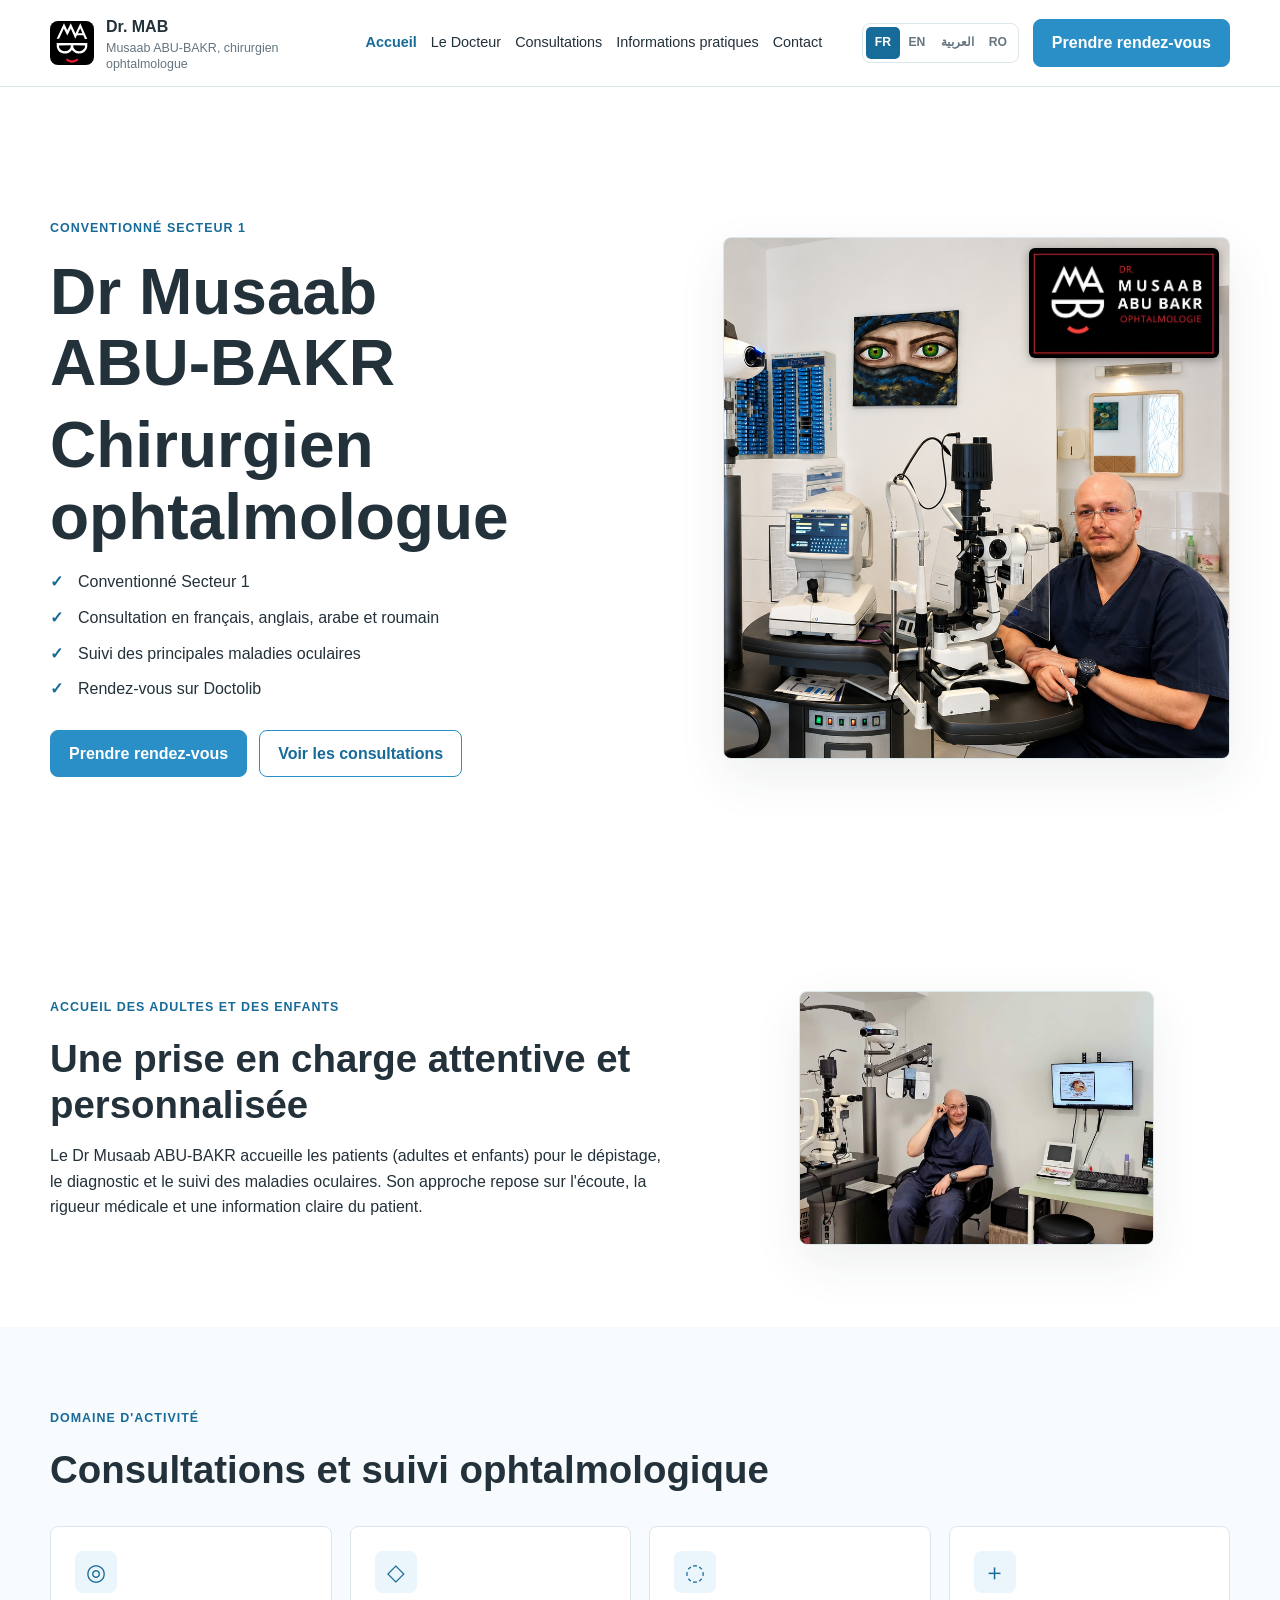
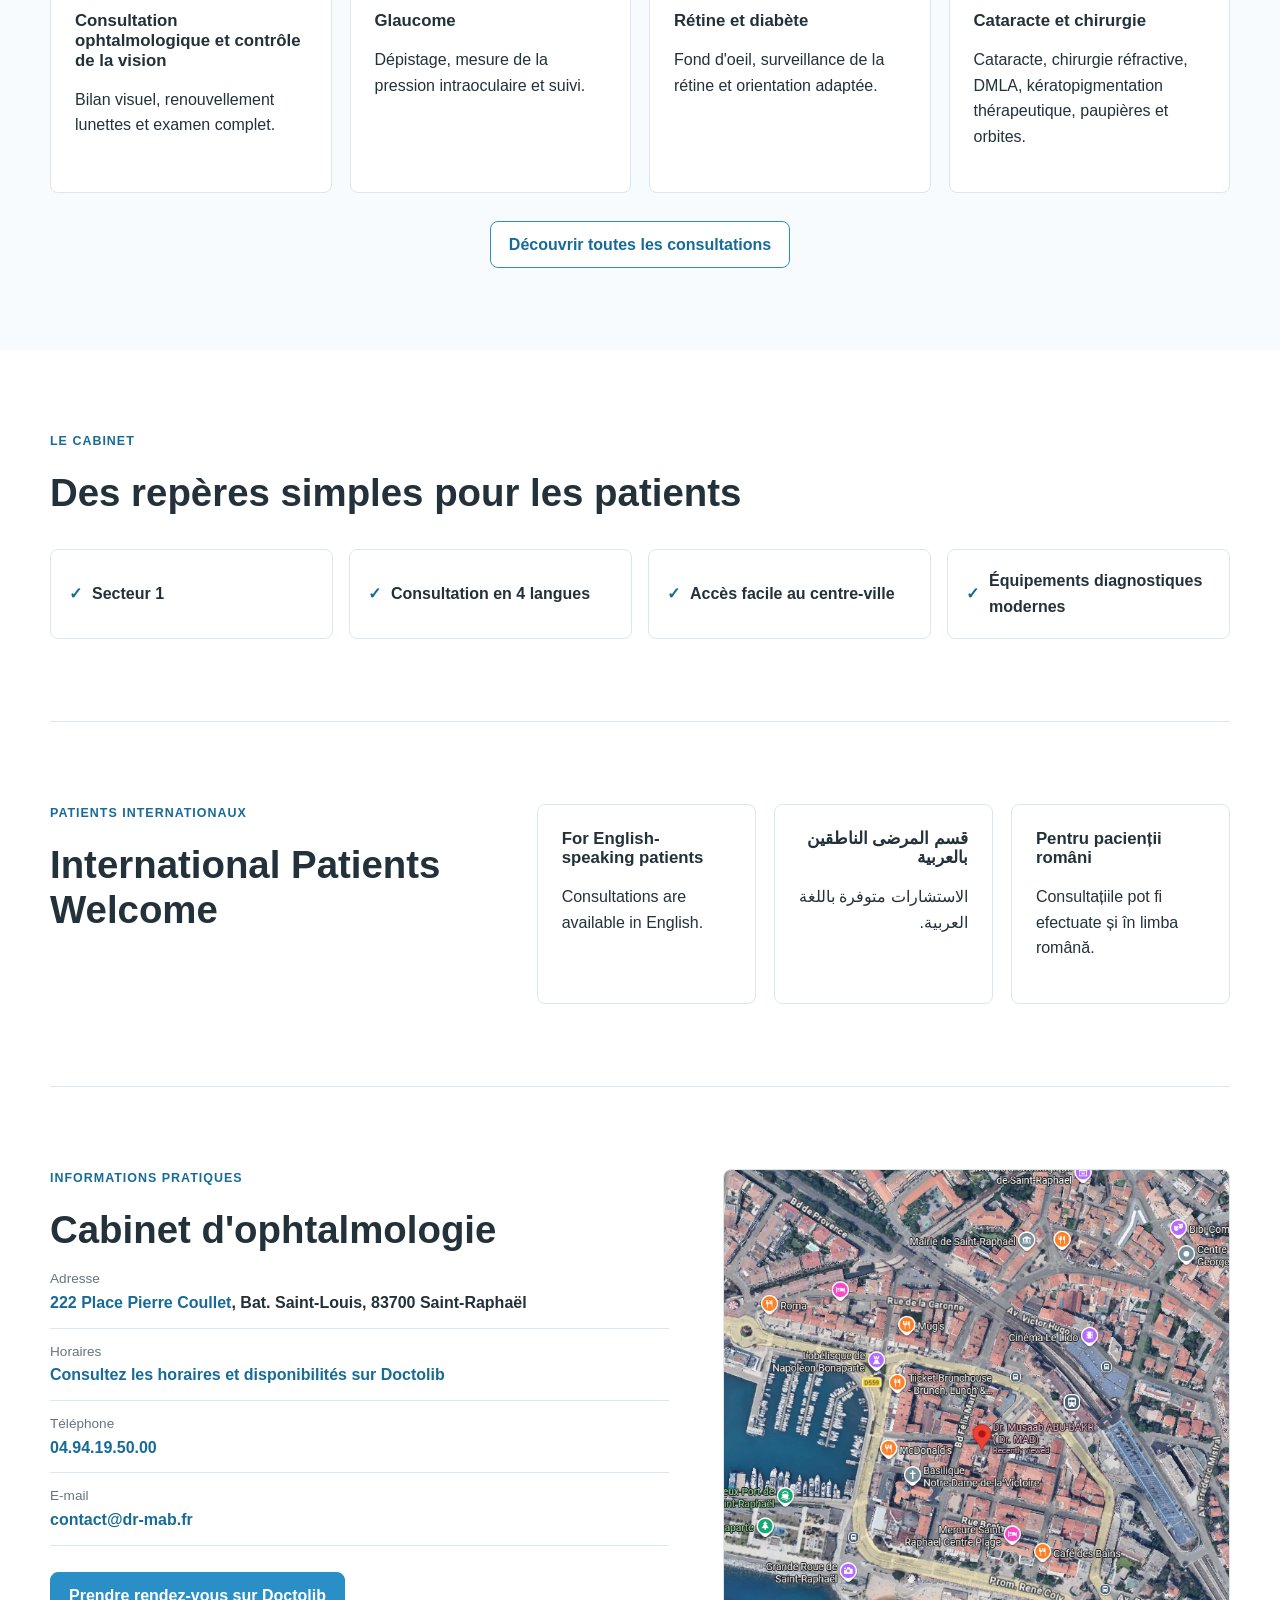
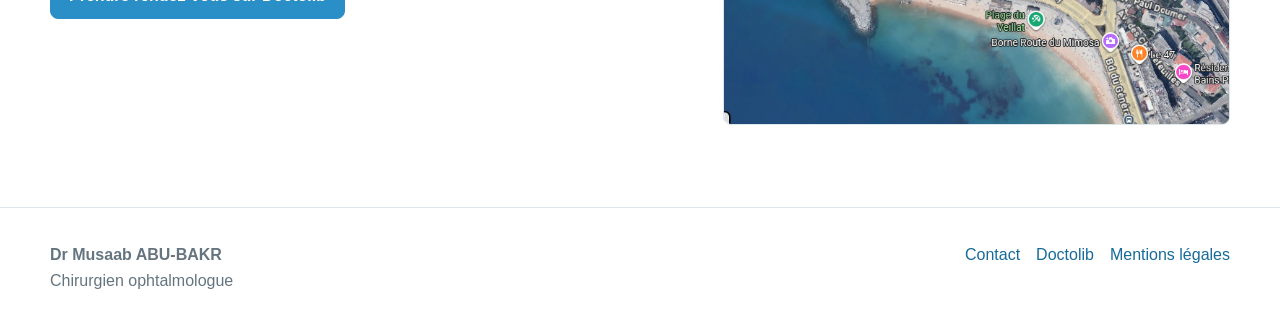
==== commit 65860cac: "Add files via upload" ====
--- a/index.html
+++ b/index.html
@@ -3,11 +3,11 @@
   <head>
     <meta charset="utf-8">
     <meta name="viewport" content="width=device-width, initial-scale=1">
-    <title>Dr Musaab ABU-BAKR | Chirurgien ophtalmologue à Saint-Raphaël</title>
-    <meta name="description" content="Cabinet d'ophtalmologie du Dr Musaab ABU-BAKR à Saint-Raphaël. Consultations secteur 1 en français, anglais, arabe et roumain. Rendez-vous sur Doctolib.">
+    <title>Dr Musaab ABU-BAKR | Chirurgien ophtalmologue</title>
+    <meta name="description" content="Cabinet d'ophtalmologie du Dr Musaab ABU-BAKR. Consultations secteur 1 en français, anglais, arabe et roumain. Rendez-vous sur Doctolib.">
     <link rel="canonical" href="https://dr-mab.fr/">
-    <meta property="og:title" content="Dr Musaab ABU-BAKR | Chirurgien ophtalmologue à Saint-Raphaël">
-    <meta property="og:description" content="Consultations ophtalmologiques à Saint-Raphaël, secteur 1, rendez-vous sur Doctolib.">
+    <meta property="og:title" content="Dr Musaab ABU-BAKR | Chirurgien ophtalmologue">
+    <meta property="og:description" content="Consultations ophtalmologiques, secteur 1, rendez-vous sur Doctolib.">
     <meta property="og:type" content="website">
     <meta property="og:url" content="https://dr-mab.fr/">
     <link rel="icon" type="image/svg+xml" href="assets/images/logo-mab.svg">
@@ -38,7 +38,7 @@
     <header class="site-header">
       <a class="brand" href="index.html" aria-label="Accueil">
         <img src="assets/images/logo-mab.svg" alt="Dr Musaab ABU-BAKR" class="brand-mark">
-        <span><strong>Dr. MAB</strong><small>Musaab ABU-BAKR, chirurgien ophtalmologue - Saint-Raphaël</small></span>
+        <span><strong>Dr. MAB</strong><small>Musaab ABU-BAKR, chirurgien ophtalmologue</small></span>
       </a>
       <button class="nav-toggle" type="button" aria-expanded="false" aria-controls="site-nav">Menu</button>
       <nav id="site-nav" class="site-nav" aria-label="Navigation principale">
@@ -57,7 +57,7 @@
           <p class="eyebrow">Conventionné secteur 1</p>
           <h1 class="hero-title">
             Dr Musaab <span class="nowrap">ABU-BAKR</span>
-            <span class="hero-role">Chirurgien ophtalmologue à Saint-Raphaël</span>
+            <span class="hero-role">Chirurgien ophtalmologue</span>
           </h1>
           <ul class="hero-list">
             <li>Conventionné Secteur 1</li>
@@ -160,7 +160,7 @@
       <section class="section contact-band">
         <div>
           <p class="eyebrow">Informations pratiques</p>
-          <h2>Cabinet d'ophtalmologie à Saint-Raphaël</h2>
+          <h2>Cabinet d'ophtalmologie</h2>
           <dl class="info-list">
             <div><dt>Adresse</dt><dd><a href="https://www.google.com/maps/search/222+Place+Pierre+Coullet?entry=gmail&amp;source=g" target="_blank" rel="noopener">222 Place Pierre Coullet</a>, Bat. Saint-Louis, 83700 Saint-Raphaël</dd></div>
             <div><dt>Horaires</dt><dd><a href="https://www.doctolib.fr/ophtalmologue/saint-raphael/musaab-abu-bakr-81519fad-babe-4776-a67e-3e1cb4965080" target="_blank" rel="noopener">Consultez les horaires et disponibilités sur Doctolib</a></dd></div>
@@ -178,7 +178,7 @@
     <footer class="site-footer">
       <div>
         <strong>Dr Musaab ABU-BAKR</strong>
-        <span>Chirurgien ophtalmologue - Saint-Raphaël</span>
+        <span>Chirurgien ophtalmologue</span>
       </div>
       <nav aria-label="Liens de pied de page">
         <a href="contact.html">Contact</a>
@@ -186,7 +186,7 @@
         <a href="mentions-legales.html">Mentions légales</a>
       </nav>
     </footer>
-    <script src="assets/i18n.js?v=fe2f585d"></script>
+    <script src="assets/i18n.js?v=83a98ea0"></script>
     <script src="assets/script.js?v=799ef684"></script>
   </body>
 </html>
